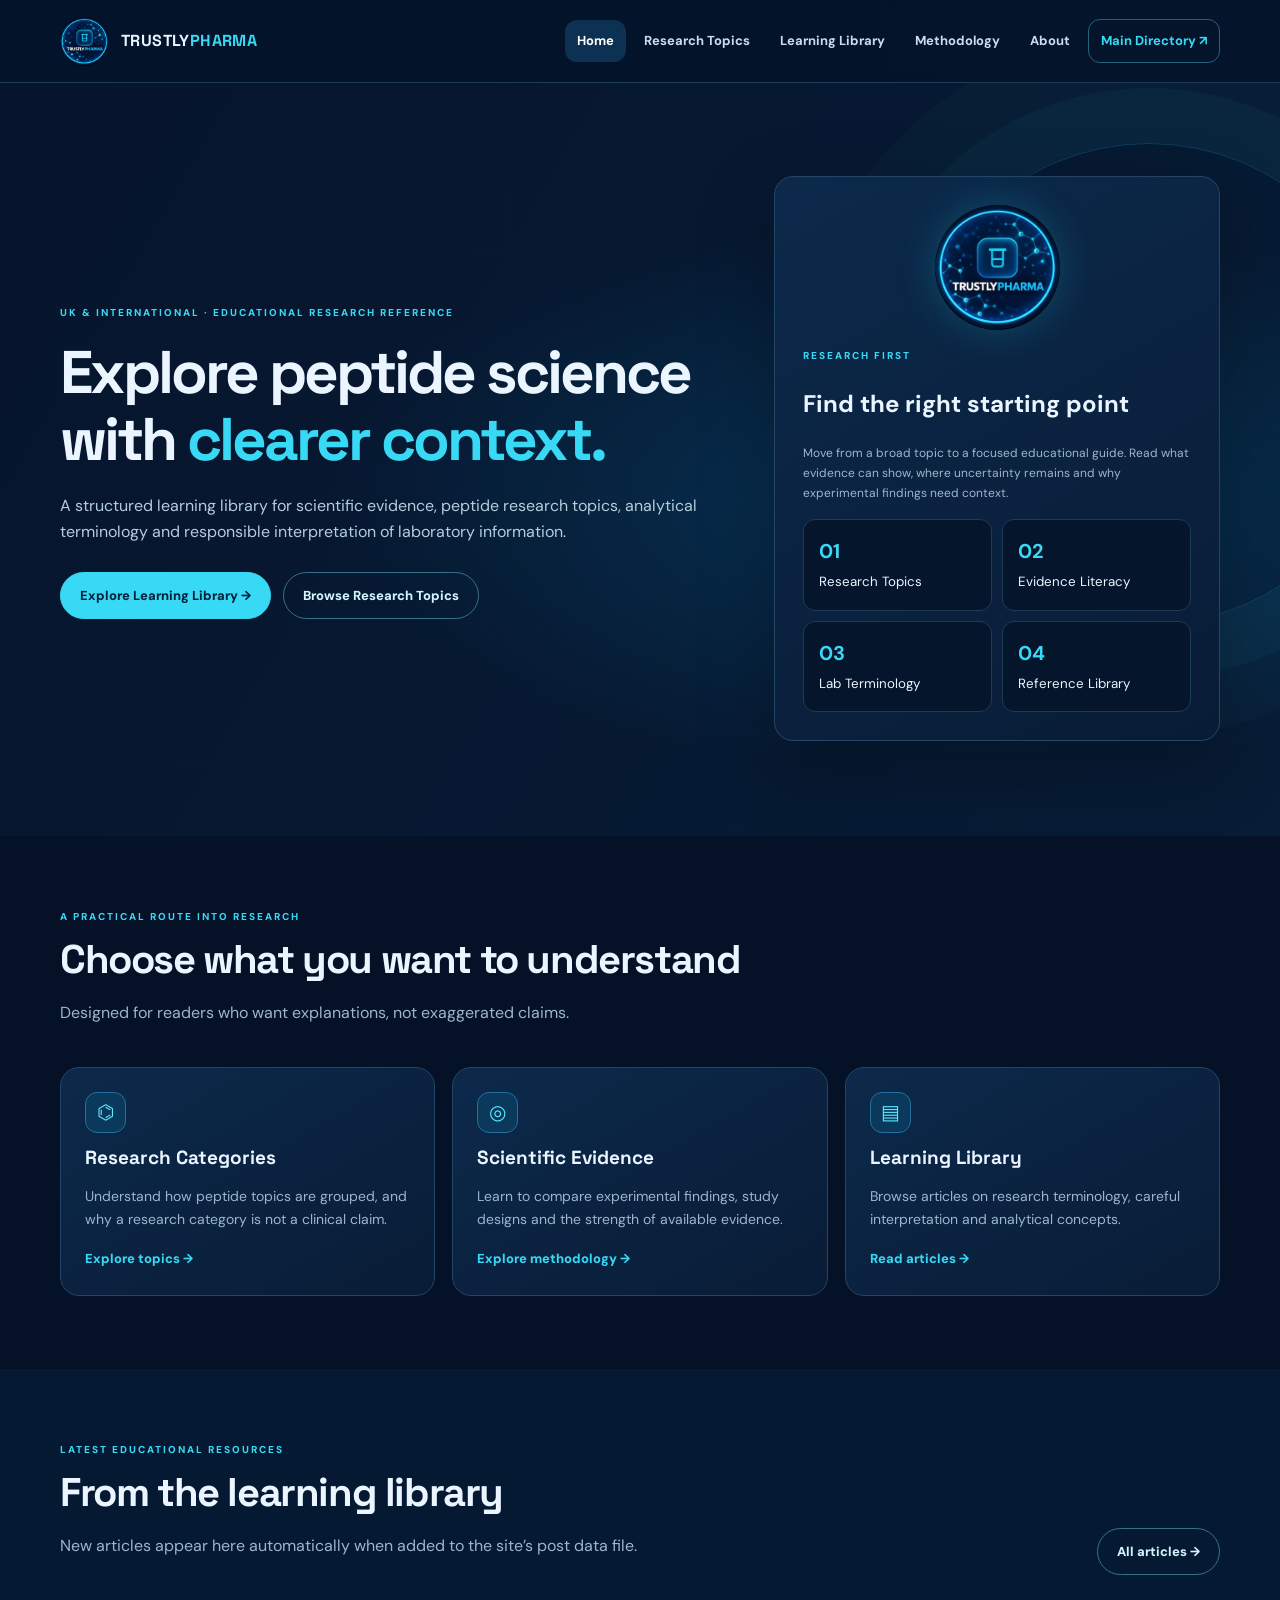
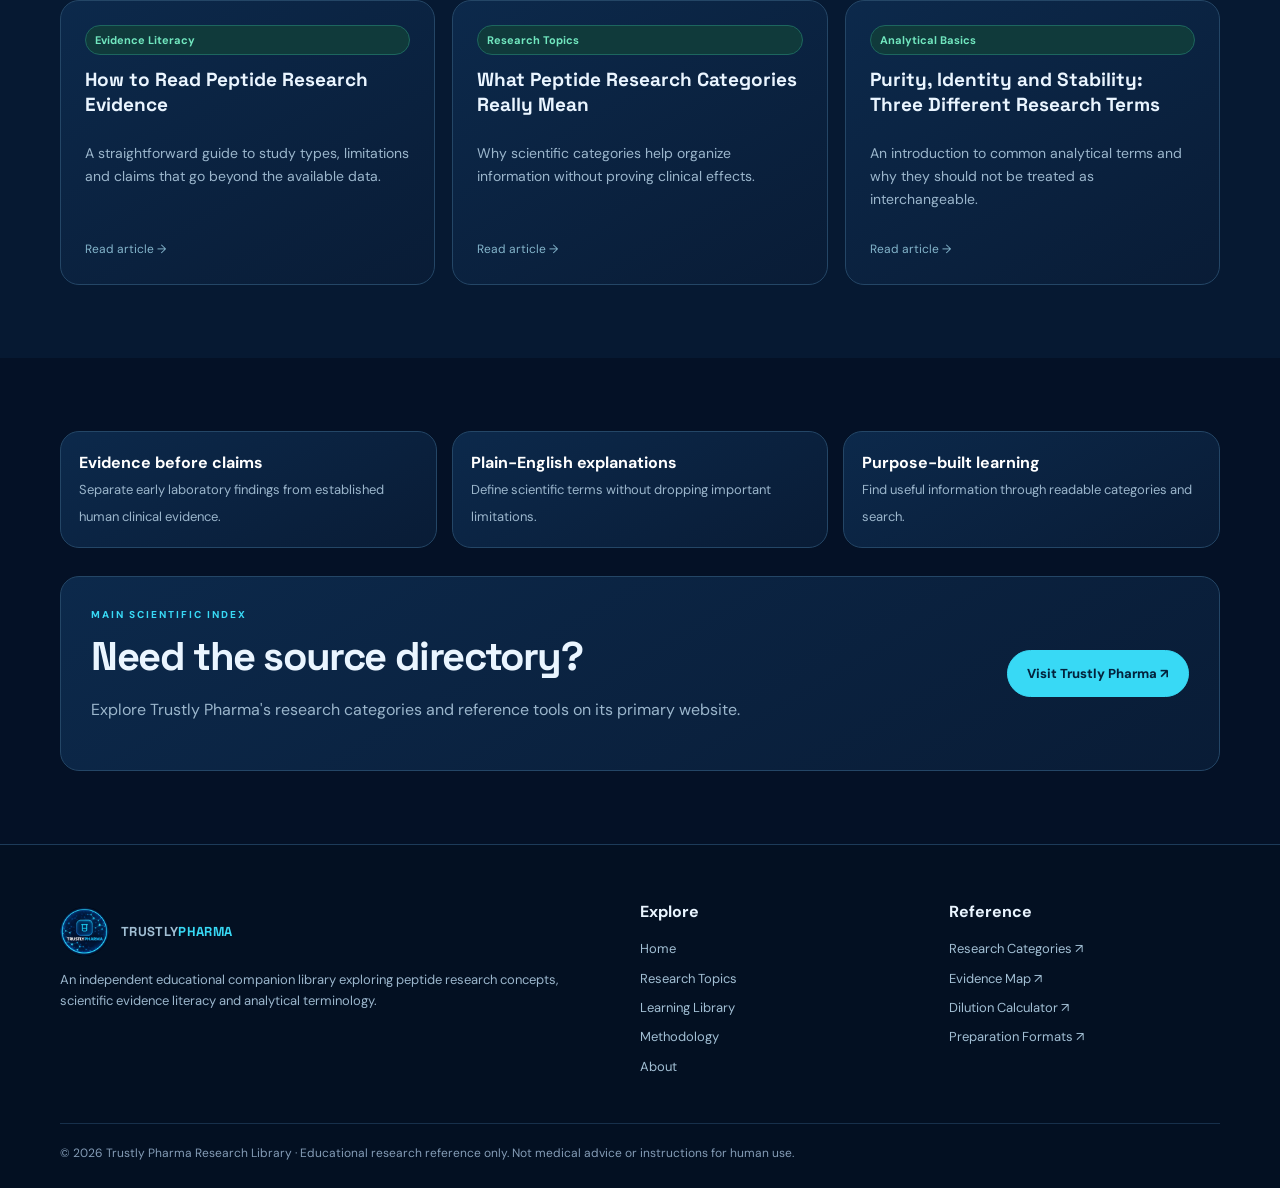
==== index.html @ 6be4ec8e "Add files via upload" ====
<!doctype html><html lang="en-GB"><head><meta charset="utf-8"><meta name="viewport" content="width=device-width,initial-scale=1"><meta name="description" content="A clear educational library for peptide research topics, evidence literacy and scientific reference information."><meta name="theme-color" content="#041126"><title>Home | Trustly Pharma Research Library</title><link rel="icon" href="logo.jpg"><link rel="stylesheet" href="styles.css"><script defer src="app.js"></script></head><body><header class="header"><div class="shell header-inner"><a class="brand" href="index.html" aria-label="Trustly Pharma home"><img src="logo.jpg" alt="Trustly Pharma circular logo"><span>TRUSTLY<span>PHARMA</span></span></a><button id="menuToggle" class="menu-toggle" aria-expanded="false" aria-controls="siteNav" aria-label="Toggle navigation">☰ Menu</button><nav id="siteNav" class="nav" aria-label="Main navigation"><a href="index.html" class="active">Home</a><a href="research.html" class="">Research Topics</a><a href="blog.html" class="">Learning Library</a><a href="methodology.html" class="">Methodology</a><a href="about.html" class="">About</a><a class="nav-cta" href="https://trustlypharma.uk/" target="_blank" rel="noopener noreferrer">Main Directory ↗</a></nav></div></header><main><section class="hero"><div class="shell hero-grid"><div><span class="eyebrow">UK &amp; International · Educational Research Reference</span><h1>Explore peptide science with <em>clearer context.</em></h1><p class="lead">A structured learning library for scientific evidence, peptide research topics, analytical terminology and responsible interpretation of laboratory information.</p><div class="actions"><a class="btn" href="blog.html">Explore Learning Library →</a><a class="btn btn-outline" href="research.html">Browse Research Topics</a></div></div><div class="hero-panel"><img class="hero-logo" src="logo.jpg" alt="Trustly Pharma logo"><div class="eyebrow">Research First</div><h2>Find the right starting point</h2><p class="tiny">Move from a broad topic to a focused educational guide. Read what evidence can show, where uncertainty remains and why experimental findings need context.</p><div class="stat-grid"><div><b>01</b><small>Research Topics</small></div><div><b>02</b><small>Evidence Literacy</small></div><div><b>03</b><small>Lab Terminology</small></div><div><b>04</b><small>Reference Library</small></div></div></div></div></section><section class="section"><div class="shell"><div class="section-heading"><div><div class="eyebrow">A practical route into research</div><h2>Choose what you want to understand</h2><p class="section-sub">Designed for readers who want explanations, not exaggerated claims.</p></div></div><div class="cards"><a class="card" href="research.html"><div class="iconbox">⌬</div><h3>Research Categories</h3><p>Understand how peptide topics are grouped, and why a research category is not a clinical claim.</p><span class="link">Explore topics →</span></a><a class="card" href="methodology.html"><div class="iconbox">◎</div><h3>Scientific Evidence</h3><p>Learn to compare experimental findings, study designs and the strength of available evidence.</p><span class="link">Explore methodology →</span></a><a class="card" href="blog.html"><div class="iconbox">▤</div><h3>Learning Library</h3><p>Browse articles on research terminology, careful interpretation and analytical concepts.</p><span class="link">Read articles →</span></a></div></div></section><section class="section alt"><div class="shell"><div class="section-heading"><div><div class="eyebrow">Latest educational resources</div><h2>From the learning library</h2><p class="section-sub">New articles appear here automatically when added to the site’s post data file.</p></div><a class="btn btn-outline" href="blog.html">All articles →</a></div><div id="latestPosts" class="cards" aria-live="polite"><p class="tiny">Loading articles…</p></div></div></section><section class="section"><div class="shell"><div class="strip"><div class="feature"><strong>Evidence before claims</strong><span>Separate early laboratory findings from established human clinical evidence.</span></div><div class="feature"><strong>Plain-English explanations</strong><span>Define scientific terms without dropping important limitations.</span></div><div class="feature"><strong>Purpose-built learning</strong><span>Find useful information through readable categories and search.</span></div></div><div style="height:28px"></div><div class="cta-panel"><div><div class="eyebrow">Main scientific index</div><h2>Need the source directory?</h2><p class="section-sub">Explore Trustly Pharma's research categories and reference tools on its primary website.</p></div><a class="btn" href="https://trustlypharma.uk/" rel="noopener noreferrer" target="_blank">Visit Trustly Pharma ↗</a></div></div></section></main><footer class="footer"><div class="shell"><div class="footer-grid"><div><a class="brand" href="index.html"><img src="logo.jpg" alt=""><span>TRUSTLY<span>PHARMA</span></span></a><p>An independent educational companion library exploring peptide research concepts, scientific evidence literacy and analytical terminology.</p></div><div><h4>Explore</h4><a href="index.html">Home</a><a href="research.html">Research Topics</a><a href="blog.html">Learning Library</a><a href="methodology.html">Methodology</a><a href="about.html">About</a></div><div><h4>Reference</h4><a href="https://trustlypharma.uk/#categories">Research Categories ↗</a><a href="https://trustlypharma.uk/#evidence-map">Evidence Map ↗</a><a href="https://trustlypharma.uk/#calculator">Dilution Calculator ↗</a><a href="https://trustlypharma.uk/formats/">Preparation Formats ↗</a></div></div><div class="bottom">© 2026 Trustly Pharma Research Library · Educational research reference only. Not medical advice or instructions for human use.</div></div></footer></body></html>
---- styles.css ----
@import url('https://fonts.googleapis.com/css2?family=DM+Sans:wght@400;500;600;700;800&family=Space+Grotesk:wght@400;500;600;700&display=swap');
:root{--bg:#041126;--bg2:#081b35;--panel:#0a2140;--line:#1d3b59;--ink:#eaf5ff;--muted:#9bb6cc;--cyan:#38d9f5;--gold:#ffbb53;--green:#71e7bf;--radius:19px}*{box-sizing:border-box}html{scroll-behavior:smooth}body{margin:0;background:var(--bg);color:var(--ink);font-family:'DM Sans',Arial,sans-serif;line-height:1.65}body:before{content:'';position:fixed;inset:0;background:radial-gradient(ellipse at 90% 0%,#08395944,transparent 40%);pointer-events:none;z-index:-1}a{color:inherit;text-decoration:none}a:hover{color:var(--cyan)}button,input,select{font:inherit}button{cursor:pointer}.shell{width:min(1160px,calc(100% - 40px));margin:auto}.topbar{border-bottom:1px solid #153451;background:#031027;position:relative;z-index:10}.header{position:sticky;top:0;z-index:20;background:#04152bef;backdrop-filter:blur(16px);border-bottom:1px solid var(--line)}.header-inner{min-height:82px;display:flex;align-items:center;gap:22px;justify-content:space-between}.brand{display:flex;align-items:center;gap:12px;font-weight:800;letter-spacing:.025em;font-family:'Space Grotesk',sans-serif;white-space:nowrap}.brand img{width:49px;height:49px;object-fit:cover;border-radius:50%}.brand span span{color:var(--cyan)}.nav{display:flex;gap:6px;align-items:center}.nav a{font-size:13px;font-weight:700;padding:10px 12px;border-radius:12px;color:#c8deee}.nav a:hover,.nav a.active{background:#0d3153;color:white}.nav .nav-cta{border:1px solid #26617c;color:var(--cyan)}.menu-toggle{display:none;background:#0d2a48;color:white;border:1px solid var(--line);padding:8px 12px;border-radius:10px}.eyebrow{text-transform:uppercase;letter-spacing:.2em;font-size:10px;font-weight:800;color:var(--cyan)}.hero{position:relative;overflow:hidden;padding:93px 0 95px;background:radial-gradient(ellipse at 75% 55%,#07487288,transparent 47%),linear-gradient(120deg,#06152d,#071c35)}.hero:after{content:'';position:absolute;right:-110px;top:60px;width:480px;height:480px;border:1px solid #23ccec33;border-radius:50%;box-shadow:0 0 0 55px #38d9f509,0 0 0 110px #38d9f505;pointer-events:none}.hero-grid{display:grid;grid-template-columns:1.2fr .8fr;gap:45px;align-items:center;position:relative;z-index:1}.hero h1{font:700 clamp(35px,4.7vw,64px)/1.1 'Space Grotesk',sans-serif;letter-spacing:-.05em;margin:16px 0 20px}.hero h1 em{font-style:normal;color:var(--cyan)}.lead{font-size:16px;color:#b4cddd;max-width:660px;margin:0 0 26px}.actions{display:flex;gap:12px;flex-wrap:wrap}.btn{display:inline-flex;align-items:center;justify-content:center;padding:12px 19px;border-radius:999px;font-size:13px;font-weight:800;background:var(--cyan);color:#03223c;border:1px solid var(--cyan)}.btn:hover{background:#a1f4ff;color:#02182c}.btn-outline{background:transparent;color:#d2f6ff;border-color:#37728b}.hero-panel,.card,.feature,.cta-panel{background:linear-gradient(150deg,#0c294b,#091c36);border:1px solid #244666;border-radius:var(--radius)}.hero-panel{padding:28px;box-shadow:0 26px 75px #0004}.hero-logo{display:block;width:125px;border-radius:50%;margin:0 auto 18px;box-shadow:0 0 42px #1ee6fa33}.tiny{font-size:12px;color:var(--muted)}.stat-grid{display:grid;grid-template-columns:repeat(2,1fr);gap:10px;margin-top:16px}.stat-grid div{padding:15px;background:#05152b;border:1px solid var(--line);border-radius:12px}.stat-grid b{display:block;color:var(--cyan);font-size:20px}.section{padding:73px 0}.section.alt{background:#061932}.section-heading{display:flex;justify-content:space-between;align-items:end;gap:16px;margin-bottom:25px}.section h2,.page-title{font:700 clamp(27px,3.3vw,40px)/1.2 'Space Grotesk',sans-serif;letter-spacing:-.035em;margin:10px 0}.section-sub{color:var(--muted);max-width:710px}.cards{display:grid;grid-template-columns:repeat(3,1fr);gap:17px}.card{padding:24px;transition:transform .2s,border-color .2s}.card:hover{transform:translateY(-4px);border-color:#2d91ba}.card h3{font:700 19px/1.3 'Space Grotesk',sans-serif;margin:13px 0 10px}.card p{font-size:14px;color:var(--muted)}.chip{display:inline-block;font-size:11px;color:var(--green);border:1px solid #1d665e;background:#103a3b;padding:5px 9px;border-radius:30px;font-weight:700}.card .link{font-size:13px;font-weight:800;color:var(--cyan)}.iconbox{display:grid;place-items:center;width:41px;height:41px;border:1px solid #266e9b;border-radius:12px;background:#0a395c;color:#5ce6ff;font-size:20px}.strip{display:grid;grid-template-columns:repeat(3,1fr);gap:15px}.feature{padding:18px}.feature strong{display:block;color:white}.feature span{font-size:13px;color:var(--muted)}.cta-panel{padding:30px;display:flex;align-items:center;justify-content:space-between;gap:20px}.footer{background:#031022;border-top:1px solid var(--line);padding:54px 0 24px}.footer-grid{display:grid;grid-template-columns:2fr 1fr 1fr;gap:38px}.footer h4{margin:0 0 13px}.footer a{display:block;color:#a2bfd4;font-size:13px;margin:8px 0}.footer .brand{display:flex}.footer p{color:var(--muted);font-size:13px}.bottom{border-top:1px solid #17304b;margin-top:38px;padding-top:20px;font-size:12px;color:#849cb6}.page-hero{padding:60px 0 44px;background:linear-gradient(120deg,#071e3a,#051329);border-bottom:1px solid var(--line)}.page-hero p{max-width:750px;color:var(--muted)}.content{max-width:850px}.prose{font-size:16px;color:#c4d9e7}.prose h2{font:700 26px/1.3 'Space Grotesk',sans-serif;color:white;margin-top:38px}.prose h3{color:white}.prose p{margin:14px 0}.prose a{text-decoration:underline;color:var(--cyan)}.prose ul{padding-left:23px}.notice{border:1px solid #7b5933;background:#302418;padding:17px 20px;border-radius:12px;color:#f5d7ae;font-size:13px}.filters{display:flex;align-items:center;gap:13px;margin:0 0 25px;flex-wrap:wrap}.filters input,.filters select{border-radius:12px;padding:12px 14px;background:#091e3a;color:white;border:1px solid #315573;min-width:180px}.filters input{flex:1;min-width:240px}.meta{font-size:12px;color:#83b4ca}.empty{padding:25px;border:1px dashed #37627b;border-radius:12px;color:var(--muted)}.post-card{display:flex;flex-direction:column}.post-card .meta{margin-top:auto;padding-top:15px}.article-top{margin-bottom:26px}.back{color:var(--cyan);font-size:13px;font-weight:800}.article-layout{display:grid;grid-template-columns:minmax(0,1fr) 255px;gap:42px}.aside-card{position:sticky;top:112px;padding:20px;border:1px solid var(--line);background:#091d38;border-radius:14px}.aside-card p{font-size:13px;color:var(--muted)}:focus-visible{outline:3px solid var(--cyan);outline-offset:3px}@media(max-width:940px){.menu-toggle{display:block}.nav{display:none;position:absolute;top:81px;left:0;right:0;flex-direction:column;align-items:stretch;background:#071a33;border-bottom:1px solid var(--line);padding:15px 20px}.nav.open{display:flex}.hero-grid{grid-template-columns:1fr}.hero-panel{max-width:550px}.cards{grid-template-columns:repeat(2,1fr)}.article-layout{grid-template-columns:1fr}.aside-card{position:static}.footer-grid{grid-template-columns:1.5fr 1fr}}@media(max-width:600px){.shell{width:min(100% - 30px,1160px)}.header-inner{min-height:72px}.nav{top:71px}.brand{font-size:14px}.brand img{width:42px;height:42px}.hero{padding:65px 0}.hero h1{font-size:37px}.cards,.strip,.footer-grid{grid-template-columns:1fr}.section{padding:53px 0}.cta-panel{display:block}.cta-panel .btn{margin-top:16px}.section-heading{display:block}.filters input,.filters select{width:100%}}
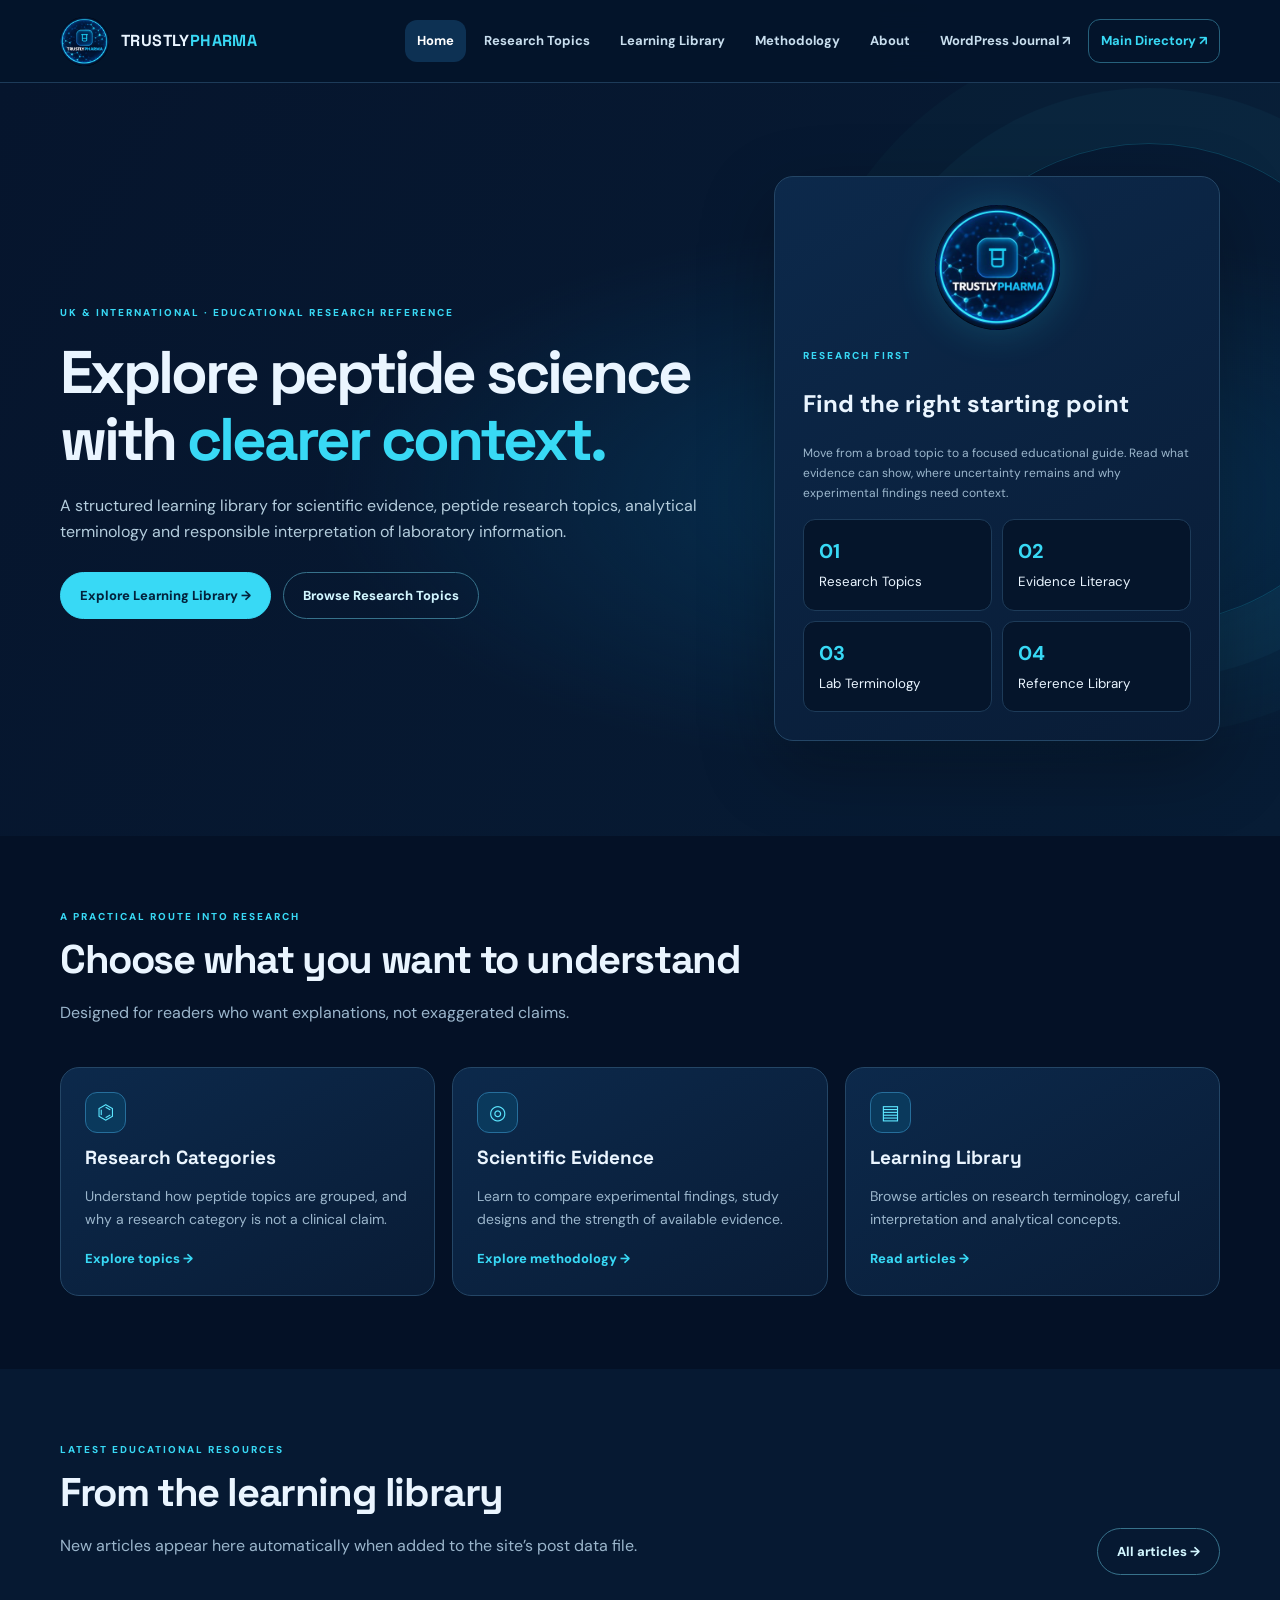
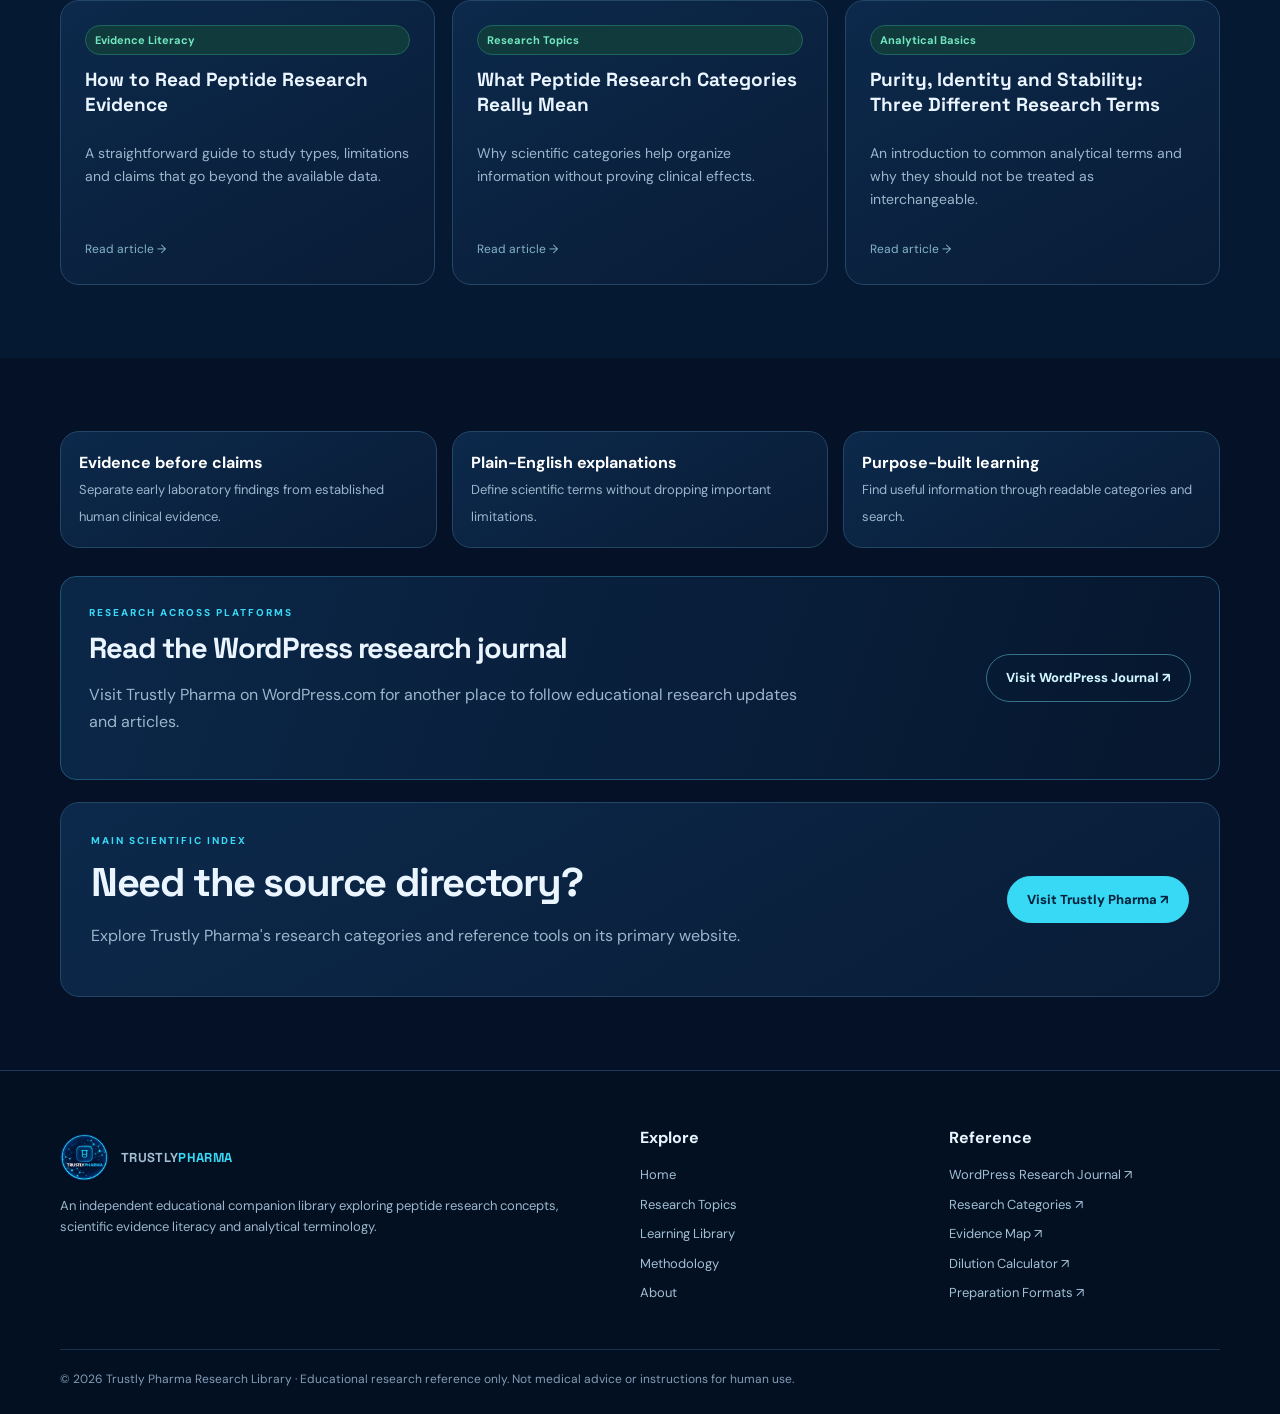
==== commit 50480d2a: "Add files via upload" ====
--- a/index.html
+++ b/index.html
@@ -1 +1 @@
-<!doctype html><html lang="en-GB"><head><meta charset="utf-8"><meta name="viewport" content="width=device-width,initial-scale=1"><meta name="description" content="A clear educational library for peptide research topics, evidence literacy and scientific reference information."><meta name="theme-color" content="#041126"><title>Home | Trustly Pharma Research Library</title><link rel="icon" href="logo.jpg"><link rel="stylesheet" href="styles.css"><script defer src="app.js"></script></head><body><header class="header"><div class="shell header-inner"><a class="brand" href="index.html" aria-label="Trustly Pharma home"><img src="logo.jpg" alt="Trustly Pharma circular logo"><span>TRUSTLY<span>PHARMA</span></span></a><button id="menuToggle" class="menu-toggle" aria-expanded="false" aria-controls="siteNav" aria-label="Toggle navigation">☰ Menu</button><nav id="siteNav" class="nav" aria-label="Main navigation"><a href="index.html" class="active">Home</a><a href="research.html" class="">Research Topics</a><a href="blog.html" class="">Learning Library</a><a href="methodology.html" class="">Methodology</a><a href="about.html" class="">About</a><a class="nav-cta" href="https://trustlypharma.uk/" target="_blank" rel="noopener noreferrer">Main Directory ↗</a></nav></div></header><main><section class="hero"><div class="shell hero-grid"><div><span class="eyebrow">UK &amp; International · Educational Research Reference</span><h1>Explore peptide science with <em>clearer context.</em></h1><p class="lead">A structured learning library for scientific evidence, peptide research topics, analytical terminology and responsible interpretation of laboratory information.</p><div class="actions"><a class="btn" href="blog.html">Explore Learning Library →</a><a class="btn btn-outline" href="research.html">Browse Research Topics</a></div></div><div class="hero-panel"><img class="hero-logo" src="logo.jpg" alt="Trustly Pharma logo"><div class="eyebrow">Research First</div><h2>Find the right starting point</h2><p class="tiny">Move from a broad topic to a focused educational guide. Read what evidence can show, where uncertainty remains and why experimental findings need context.</p><div class="stat-grid"><div><b>01</b><small>Research Topics</small></div><div><b>02</b><small>Evidence Literacy</small></div><div><b>03</b><small>Lab Terminology</small></div><div><b>04</b><small>Reference Library</small></div></div></div></div></section><section class="section"><div class="shell"><div class="section-heading"><div><div class="eyebrow">A practical route into research</div><h2>Choose what you want to understand</h2><p class="section-sub">Designed for readers who want explanations, not exaggerated claims.</p></div></div><div class="cards"><a class="card" href="research.html"><div class="iconbox">⌬</div><h3>Research Categories</h3><p>Understand how peptide topics are grouped, and why a research category is not a clinical claim.</p><span class="link">Explore topics →</span></a><a class="card" href="methodology.html"><div class="iconbox">◎</div><h3>Scientific Evidence</h3><p>Learn to compare experimental findings, study designs and the strength of available evidence.</p><span class="link">Explore methodology →</span></a><a class="card" href="blog.html"><div class="iconbox">▤</div><h3>Learning Library</h3><p>Browse articles on research terminology, careful interpretation and analytical concepts.</p><span class="link">Read articles →</span></a></div></div></section><section class="section alt"><div class="shell"><div class="section-heading"><div><div class="eyebrow">Latest educational resources</div><h2>From the learning library</h2><p class="section-sub">New articles appear here automatically when added to the site’s post data file.</p></div><a class="btn btn-outline" href="blog.html">All articles →</a></div><div id="latestPosts" class="cards" aria-live="polite"><p class="tiny">Loading articles…</p></div></div></section><section class="section"><div class="shell"><div class="strip"><div class="feature"><strong>Evidence before claims</strong><span>Separate early laboratory findings from established human clinical evidence.</span></div><div class="feature"><strong>Plain-English explanations</strong><span>Define scientific terms without dropping important limitations.</span></div><div class="feature"><strong>Purpose-built learning</strong><span>Find useful information through readable categories and search.</span></div></div><div style="height:28px"></div><div class="cta-panel"><div><div class="eyebrow">Main scientific index</div><h2>Need the source directory?</h2><p class="section-sub">Explore Trustly Pharma's research categories and reference tools on its primary website.</p></div><a class="btn" href="https://trustlypharma.uk/" rel="noopener noreferrer" target="_blank">Visit Trustly Pharma ↗</a></div></div></section></main><footer class="footer"><div class="shell"><div class="footer-grid"><div><a class="brand" href="index.html"><img src="logo.jpg" alt=""><span>TRUSTLY<span>PHARMA</span></span></a><p>An independent educational companion library exploring peptide research concepts, scientific evidence literacy and analytical terminology.</p></div><div><h4>Explore</h4><a href="index.html">Home</a><a href="research.html">Research Topics</a><a href="blog.html">Learning Library</a><a href="methodology.html">Methodology</a><a href="about.html">About</a></div><div><h4>Reference</h4><a href="https://trustlypharma.uk/#categories">Research Categories ↗</a><a href="https://trustlypharma.uk/#evidence-map">Evidence Map ↗</a><a href="https://trustlypharma.uk/#calculator">Dilution Calculator ↗</a><a href="https://trustlypharma.uk/formats/">Preparation Formats ↗</a></div></div><div class="bottom">© 2026 Trustly Pharma Research Library · Educational research reference only. Not medical advice or instructions for human use.</div></div></footer></body></html>+<!doctype html><html lang="en-GB"><head><meta charset="utf-8"><meta name="viewport" content="width=device-width,initial-scale=1"><meta name="description" content="A clear educational library for peptide research topics, evidence literacy and scientific reference information."><meta name="theme-color" content="#041126"><title>Home | Trustly Pharma Research Library</title><link rel="icon" href="logo.jpg"><link rel="stylesheet" href="styles.css"><script defer src="app.js"></script></head><body><header class="header"><div class="shell header-inner"><a class="brand" href="index.html" aria-label="Trustly Pharma home"><img src="logo.jpg" alt="Trustly Pharma circular logo"><span>TRUSTLY<span>PHARMA</span></span></a><button id="menuToggle" class="menu-toggle" aria-expanded="false" aria-controls="siteNav" aria-label="Toggle navigation">☰ Menu</button><nav id="siteNav" class="nav" aria-label="Main navigation"><a href="index.html" class="active">Home</a><a href="research.html" class="">Research Topics</a><a href="blog.html" class="">Learning Library</a><a href="methodology.html" class="">Methodology</a><a href="about.html" class="">About</a><a href="https://trustlypharma.wordpress.com/" target="_blank" rel="noopener noreferrer">WordPress Journal ↗</a><a class="nav-cta" href="https://trustlypharma.uk/" target="_blank" rel="noopener noreferrer">Main Directory ↗</a></nav></div></header><main><section class="hero"><div class="shell hero-grid"><div><span class="eyebrow">UK &amp; International · Educational Research Reference</span><h1>Explore peptide science with <em>clearer context.</em></h1><p class="lead">A structured learning library for scientific evidence, peptide research topics, analytical terminology and responsible interpretation of laboratory information.</p><div class="actions"><a class="btn" href="blog.html">Explore Learning Library →</a><a class="btn btn-outline" href="research.html">Browse Research Topics</a></div></div><div class="hero-panel"><img class="hero-logo" src="logo.jpg" alt="Trustly Pharma logo"><div class="eyebrow">Research First</div><h2>Find the right starting point</h2><p class="tiny">Move from a broad topic to a focused educational guide. Read what evidence can show, where uncertainty remains and why experimental findings need context.</p><div class="stat-grid"><div><b>01</b><small>Research Topics</small></div><div><b>02</b><small>Evidence Literacy</small></div><div><b>03</b><small>Lab Terminology</small></div><div><b>04</b><small>Reference Library</small></div></div></div></div></section><section class="section"><div class="shell"><div class="section-heading"><div><div class="eyebrow">A practical route into research</div><h2>Choose what you want to understand</h2><p class="section-sub">Designed for readers who want explanations, not exaggerated claims.</p></div></div><div class="cards"><a class="card" href="research.html"><div class="iconbox">⌬</div><h3>Research Categories</h3><p>Understand how peptide topics are grouped, and why a research category is not a clinical claim.</p><span class="link">Explore topics →</span></a><a class="card" href="methodology.html"><div class="iconbox">◎</div><h3>Scientific Evidence</h3><p>Learn to compare experimental findings, study designs and the strength of available evidence.</p><span class="link">Explore methodology →</span></a><a class="card" href="blog.html"><div class="iconbox">▤</div><h3>Learning Library</h3><p>Browse articles on research terminology, careful interpretation and analytical concepts.</p><span class="link">Read articles →</span></a></div></div></section><section class="section alt"><div class="shell"><div class="section-heading"><div><div class="eyebrow">Latest educational resources</div><h2>From the learning library</h2><p class="section-sub">New articles appear here automatically when added to the site’s post data file.</p></div><a class="btn btn-outline" href="blog.html">All articles →</a></div><div id="latestPosts" class="cards" aria-live="polite"><p class="tiny">Loading articles…</p></div></div></section><section class="section"><div class="shell"><div class="strip"><div class="feature"><strong>Evidence before claims</strong><span>Separate early laboratory findings from established human clinical evidence.</span></div><div class="feature"><strong>Plain-English explanations</strong><span>Define scientific terms without dropping important limitations.</span></div><div class="feature"><strong>Purpose-built learning</strong><span>Find useful information through readable categories and search.</span></div></div><div style="height:28px"></div><div class="journal-callout"><div><div class="eyebrow">Research across platforms</div><h2>Read the WordPress research journal</h2><p class="section-sub">Visit Trustly Pharma on WordPress.com for another place to follow educational research updates and articles.</p></div><a class="btn btn-outline" href="https://trustlypharma.wordpress.com/" target="_blank" rel="noopener noreferrer">Visit WordPress Journal ↗</a></div><div style="height:22px"></div><div class="cta-panel"><div><div class="eyebrow">Main scientific index</div><h2>Need the source directory?</h2><p class="section-sub">Explore Trustly Pharma's research categories and reference tools on its primary website.</p></div><a class="btn" href="https://trustlypharma.uk/" rel="noopener noreferrer" target="_blank">Visit Trustly Pharma ↗</a></div></div></section></main><footer class="footer"><div class="shell"><div class="footer-grid"><div><a class="brand" href="index.html"><img src="logo.jpg" alt=""><span>TRUSTLY<span>PHARMA</span></span></a><p>An independent educational companion library exploring peptide research concepts, scientific evidence literacy and analytical terminology.</p></div><div><h4>Explore</h4><a href="index.html">Home</a><a href="research.html">Research Topics</a><a href="blog.html">Learning Library</a><a href="methodology.html">Methodology</a><a href="about.html">About</a></div><div><h4>Reference</h4><a href="https://trustlypharma.wordpress.com/" target="_blank" rel="noopener noreferrer">WordPress Research Journal ↗</a><a href="https://trustlypharma.uk/#categories">Research Categories ↗</a><a href="https://trustlypharma.uk/#evidence-map">Evidence Map ↗</a><a href="https://trustlypharma.uk/#calculator">Dilution Calculator ↗</a><a href="https://trustlypharma.uk/formats/">Preparation Formats ↗</a></div></div><div class="bottom">© 2026 Trustly Pharma Research Library · Educational research reference only. Not medical advice or instructions for human use.</div></div></footer></body></html>
--- a/styles.css
+++ b/styles.css
@@ -1,2 +1,8 @@
 @import url('https://fonts.googleapis.com/css2?family=DM+Sans:wght@400;500;600;700;800&family=Space+Grotesk:wght@400;500;600;700&display=swap');
 :root{--bg:#041126;--bg2:#081b35;--panel:#0a2140;--line:#1d3b59;--ink:#eaf5ff;--muted:#9bb6cc;--cyan:#38d9f5;--gold:#ffbb53;--green:#71e7bf;--radius:19px}*{box-sizing:border-box}html{scroll-behavior:smooth}body{margin:0;background:var(--bg);color:var(--ink);font-family:'DM Sans',Arial,sans-serif;line-height:1.65}body:before{content:'';position:fixed;inset:0;background:radial-gradient(ellipse at 90% 0%,#08395944,transparent 40%);pointer-events:none;z-index:-1}a{color:inherit;text-decoration:none}a:hover{color:var(--cyan)}button,input,select{font:inherit}button{cursor:pointer}.shell{width:min(1160px,calc(100% - 40px));margin:auto}.topbar{border-bottom:1px solid #153451;background:#031027;position:relative;z-index:10}.header{position:sticky;top:0;z-index:20;background:#04152bef;backdrop-filter:blur(16px);border-bottom:1px solid var(--line)}.header-inner{min-height:82px;display:flex;align-items:center;gap:22px;justify-content:space-between}.brand{display:flex;align-items:center;gap:12px;font-weight:800;letter-spacing:.025em;font-family:'Space Grotesk',sans-serif;white-space:nowrap}.brand img{width:49px;height:49px;object-fit:cover;border-radius:50%}.brand span span{color:var(--cyan)}.nav{display:flex;gap:6px;align-items:center}.nav a{font-size:13px;font-weight:700;padding:10px 12px;border-radius:12px;color:#c8deee}.nav a:hover,.nav a.active{background:#0d3153;color:white}.nav .nav-cta{border:1px solid #26617c;color:var(--cyan)}.menu-toggle{display:none;background:#0d2a48;color:white;border:1px solid var(--line);padding:8px 12px;border-radius:10px}.eyebrow{text-transform:uppercase;letter-spacing:.2em;font-size:10px;font-weight:800;color:var(--cyan)}.hero{position:relative;overflow:hidden;padding:93px 0 95px;background:radial-gradient(ellipse at 75% 55%,#07487288,transparent 47%),linear-gradient(120deg,#06152d,#071c35)}.hero:after{content:'';position:absolute;right:-110px;top:60px;width:480px;height:480px;border:1px solid #23ccec33;border-radius:50%;box-shadow:0 0 0 55px #38d9f509,0 0 0 110px #38d9f505;pointer-events:none}.hero-grid{display:grid;grid-template-columns:1.2fr .8fr;gap:45px;align-items:center;position:relative;z-index:1}.hero h1{font:700 clamp(35px,4.7vw,64px)/1.1 'Space Grotesk',sans-serif;letter-spacing:-.05em;margin:16px 0 20px}.hero h1 em{font-style:normal;color:var(--cyan)}.lead{font-size:16px;color:#b4cddd;max-width:660px;margin:0 0 26px}.actions{display:flex;gap:12px;flex-wrap:wrap}.btn{display:inline-flex;align-items:center;justify-content:center;padding:12px 19px;border-radius:999px;font-size:13px;font-weight:800;background:var(--cyan);color:#03223c;border:1px solid var(--cyan)}.btn:hover{background:#a1f4ff;color:#02182c}.btn-outline{background:transparent;color:#d2f6ff;border-color:#37728b}.hero-panel,.card,.feature,.cta-panel{background:linear-gradient(150deg,#0c294b,#091c36);border:1px solid #244666;border-radius:var(--radius)}.hero-panel{padding:28px;box-shadow:0 26px 75px #0004}.hero-logo{display:block;width:125px;border-radius:50%;margin:0 auto 18px;box-shadow:0 0 42px #1ee6fa33}.tiny{font-size:12px;color:var(--muted)}.stat-grid{display:grid;grid-template-columns:repeat(2,1fr);gap:10px;margin-top:16px}.stat-grid div{padding:15px;background:#05152b;border:1px solid var(--line);border-radius:12px}.stat-grid b{display:block;color:var(--cyan);font-size:20px}.section{padding:73px 0}.section.alt{background:#061932}.section-heading{display:flex;justify-content:space-between;align-items:end;gap:16px;margin-bottom:25px}.section h2,.page-title{font:700 clamp(27px,3.3vw,40px)/1.2 'Space Grotesk',sans-serif;letter-spacing:-.035em;margin:10px 0}.section-sub{color:var(--muted);max-width:710px}.cards{display:grid;grid-template-columns:repeat(3,1fr);gap:17px}.card{padding:24px;transition:transform .2s,border-color .2s}.card:hover{transform:translateY(-4px);border-color:#2d91ba}.card h3{font:700 19px/1.3 'Space Grotesk',sans-serif;margin:13px 0 10px}.card p{font-size:14px;color:var(--muted)}.chip{display:inline-block;font-size:11px;color:var(--green);border:1px solid #1d665e;background:#103a3b;padding:5px 9px;border-radius:30px;font-weight:700}.card .link{font-size:13px;font-weight:800;color:var(--cyan)}.iconbox{display:grid;place-items:center;width:41px;height:41px;border:1px solid #266e9b;border-radius:12px;background:#0a395c;color:#5ce6ff;font-size:20px}.strip{display:grid;grid-template-columns:repeat(3,1fr);gap:15px}.feature{padding:18px}.feature strong{display:block;color:white}.feature span{font-size:13px;color:var(--muted)}.cta-panel{padding:30px;display:flex;align-items:center;justify-content:space-between;gap:20px}.footer{background:#031022;border-top:1px solid var(--line);padding:54px 0 24px}.footer-grid{display:grid;grid-template-columns:2fr 1fr 1fr;gap:38px}.footer h4{margin:0 0 13px}.footer a{display:block;color:#a2bfd4;font-size:13px;margin:8px 0}.footer .brand{display:flex}.footer p{color:var(--muted);font-size:13px}.bottom{border-top:1px solid #17304b;margin-top:38px;padding-top:20px;font-size:12px;color:#849cb6}.page-hero{padding:60px 0 44px;background:linear-gradient(120deg,#071e3a,#051329);border-bottom:1px solid var(--line)}.page-hero p{max-width:750px;color:var(--muted)}.content{max-width:850px}.prose{font-size:16px;color:#c4d9e7}.prose h2{font:700 26px/1.3 'Space Grotesk',sans-serif;color:white;margin-top:38px}.prose h3{color:white}.prose p{margin:14px 0}.prose a{text-decoration:underline;color:var(--cyan)}.prose ul{padding-left:23px}.notice{border:1px solid #7b5933;background:#302418;padding:17px 20px;border-radius:12px;color:#f5d7ae;font-size:13px}.filters{display:flex;align-items:center;gap:13px;margin:0 0 25px;flex-wrap:wrap}.filters input,.filters select{border-radius:12px;padding:12px 14px;background:#091e3a;color:white;border:1px solid #315573;min-width:180px}.filters input{flex:1;min-width:240px}.meta{font-size:12px;color:#83b4ca}.empty{padding:25px;border:1px dashed #37627b;border-radius:12px;color:var(--muted)}.post-card{display:flex;flex-direction:column}.post-card .meta{margin-top:auto;padding-top:15px}.article-top{margin-bottom:26px}.back{color:var(--cyan);font-size:13px;font-weight:800}.article-layout{display:grid;grid-template-columns:minmax(0,1fr) 255px;gap:42px}.aside-card{position:sticky;top:112px;padding:20px;border:1px solid var(--line);background:#091d38;border-radius:14px}.aside-card p{font-size:13px;color:var(--muted)}:focus-visible{outline:3px solid var(--cyan);outline-offset:3px}@media(max-width:940px){.menu-toggle{display:block}.nav{display:none;position:absolute;top:81px;left:0;right:0;flex-direction:column;align-items:stretch;background:#071a33;border-bottom:1px solid var(--line);padding:15px 20px}.nav.open{display:flex}.hero-grid{grid-template-columns:1fr}.hero-panel{max-width:550px}.cards{grid-template-columns:repeat(2,1fr)}.article-layout{grid-template-columns:1fr}.aside-card{position:static}.footer-grid{grid-template-columns:1.5fr 1fr}}@media(max-width:600px){.shell{width:min(100% - 30px,1160px)}.header-inner{min-height:72px}.nav{top:71px}.brand{font-size:14px}.brand img{width:42px;height:42px}.hero{padding:65px 0}.hero h1{font-size:37px}.cards,.strip,.footer-grid{grid-template-columns:1fr}.section{padding:53px 0}.cta-panel{display:block}.cta-panel .btn{margin-top:16px}.section-heading{display:block}.filters input,.filters select{width:100%}}
+
+/* Related educational publication */
+.journal-callout{padding:28px;display:flex;align-items:center;justify-content:space-between;gap:22px;border:1px solid #205476;border-radius:16px;background:linear-gradient(110deg,#0b2748,#06172e)}
+.journal-callout h2{font-size:clamp(21px,2.7vw,29px);margin:10px 0}
+.journal-callout .btn{flex-shrink:0}
+@media(max-width:700px){.journal-callout{display:block}.journal-callout .btn{margin-top:14px}}
